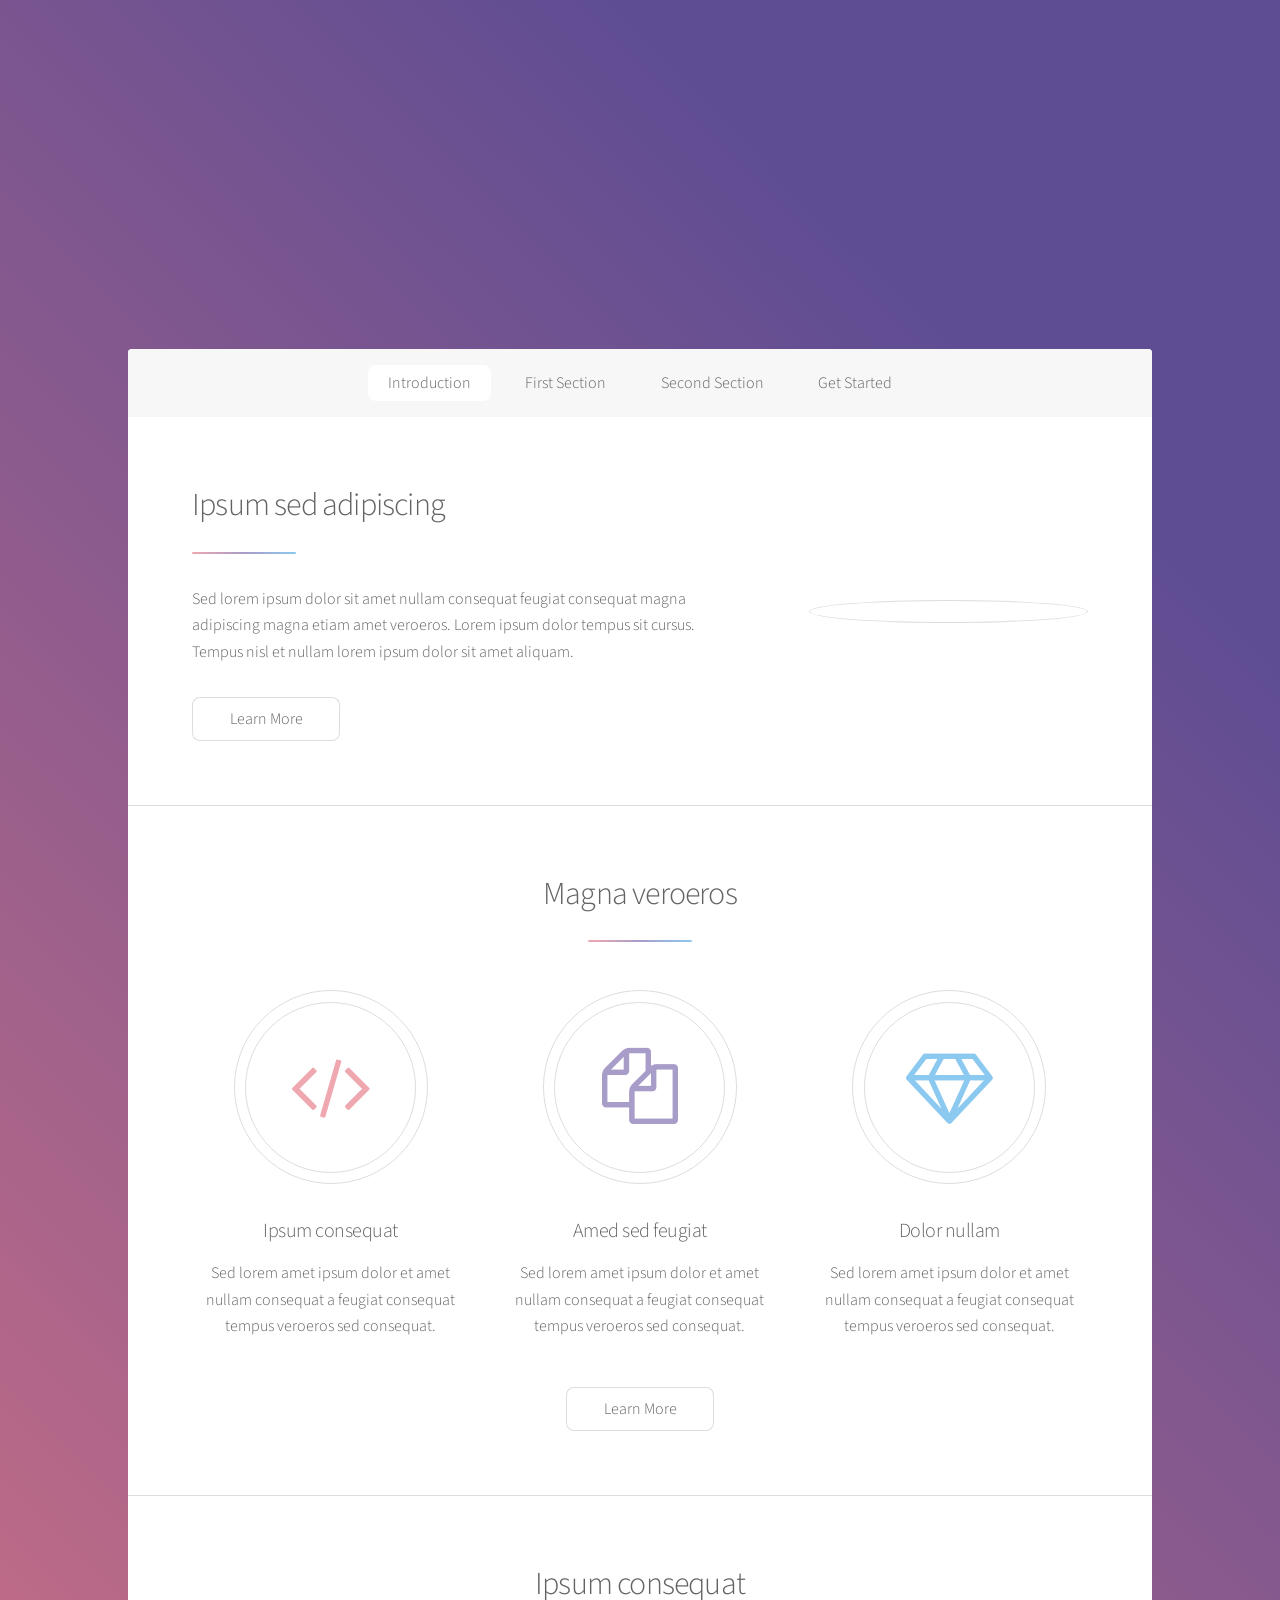
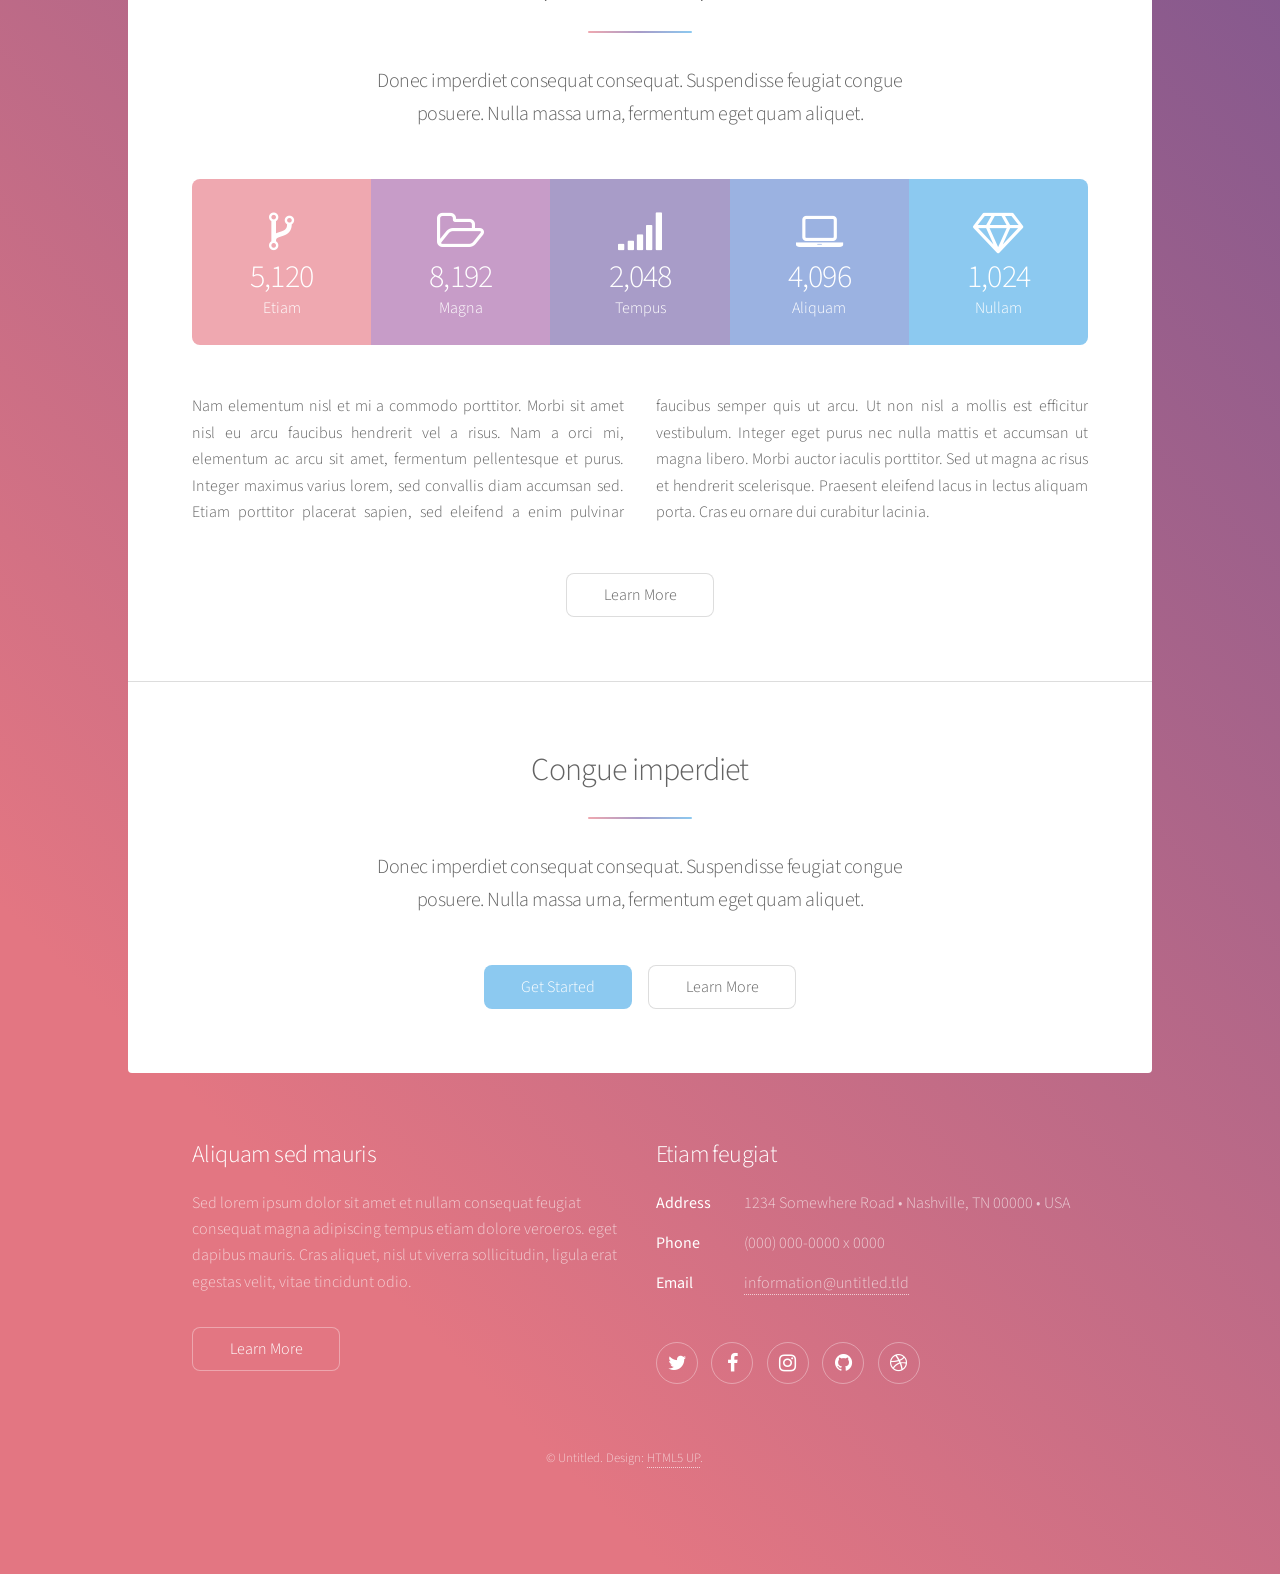
==== index.html @ 7976829e "Hello" ====
<!DOCTYPE HTML>
<!--
	Stellar by HTML5 UP
	html5up.net | @ajlkn
	Free for personal and commercial use under the CCA 3.0 license (html5up.net/license)
-->
<html>
	<head>
		<title>Stellar by HTML5 UP</title>
		<meta charset="utf-8" />
		<meta name="viewport" content="width=device-width, initial-scale=1, user-scalable=no" />
		<link rel="stylesheet" href="assets/css/main.css" />
		<noscript><link rel="stylesheet" href="assets/css/noscript.css" /></noscript>
	</head>
	<body class="is-preload">

		<!-- Wrapper -->
			<div id="wrapper">

				<!-- Header -->
					<header id="header" class="alt">
						<span class="logo"><img src="images/logo.svg" alt="" /></span>
						<h1>Stellar</h1>
						<p>Just another free, fully responsive site template<br />
						built by <a href="https://twitter.com/ajlkn">@ajlkn</a> for <a href="https://html5up.net">HTML5 UP</a>.</p>
					</header>

				<!-- Nav -->
					<nav id="nav">
						<ul>
							<li><a href="#intro" class="active">Introduction</a></li>
							<li><a href="#first">First Section</a></li>
							<li><a href="#second">Second Section</a></li>
							<li><a href="#cta">Get Started</a></li>
						</ul>
					</nav>

				<!-- Main -->
					<div id="main">

						<!-- Introduction -->
							<section id="intro" class="main">
								<div class="spotlight">
									<div class="content">
										<header class="major">
											<h2>Ipsum sed adipiscing</h2>
										</header>
										<p>Sed lorem ipsum dolor sit amet nullam consequat feugiat consequat magna
										adipiscing magna etiam amet veroeros. Lorem ipsum dolor tempus sit cursus.
										Tempus nisl et nullam lorem ipsum dolor sit amet aliquam.</p>
										<ul class="actions">
											<li><a href="generic.html" class="button">Learn More</a></li>
										</ul>
									</div>
									<span class="image"><img src="images/pic01.jpg" alt="" /></span>
								</div>
							</section>

						<!-- First Section -->
							<section id="first" class="main special">
								<header class="major">
									<h2>Magna veroeros</h2>
								</header>
								<ul class="features">
									<li>
										<span class="icon major style1 fa-code"></span>
										<h3>Ipsum consequat</h3>
										<p>Sed lorem amet ipsum dolor et amet nullam consequat a feugiat consequat tempus veroeros sed consequat.</p>
									</li>
									<li>
										<span class="icon major style3 fa-copy"></span>
										<h3>Amed sed feugiat</h3>
										<p>Sed lorem amet ipsum dolor et amet nullam consequat a feugiat consequat tempus veroeros sed consequat.</p>
									</li>
									<li>
										<span class="icon major style5 fa-diamond"></span>
										<h3>Dolor nullam</h3>
										<p>Sed lorem amet ipsum dolor et amet nullam consequat a feugiat consequat tempus veroeros sed consequat.</p>
									</li>
								</ul>
								<footer class="major">
									<ul class="actions special">
										<li><a href="generic.html" class="button">Learn More</a></li>
									</ul>
								</footer>
							</section>

						<!-- Second Section -->
							<section id="second" class="main special">
								<header class="major">
									<h2>Ipsum consequat</h2>
									<p>Donec imperdiet consequat consequat. Suspendisse feugiat congue<br />
									posuere. Nulla massa urna, fermentum eget quam aliquet.</p>
								</header>
								<ul class="statistics">
									<li class="style1">
										<span class="icon fa-code-fork"></span>
										<strong>5,120</strong> Etiam
									</li>
									<li class="style2">
										<span class="icon fa-folder-open-o"></span>
										<strong>8,192</strong> Magna
									</li>
									<li class="style3">
										<span class="icon fa-signal"></span>
										<strong>2,048</strong> Tempus
									</li>
									<li class="style4">
										<span class="icon fa-laptop"></span>
										<strong>4,096</strong> Aliquam
									</li>
									<li class="style5">
										<span class="icon fa-diamond"></span>
										<strong>1,024</strong> Nullam
									</li>
								</ul>
								<p class="content">Nam elementum nisl et mi a commodo porttitor. Morbi sit amet nisl eu arcu faucibus hendrerit vel a risus. Nam a orci mi, elementum ac arcu sit amet, fermentum pellentesque et purus. Integer maximus varius lorem, sed convallis diam accumsan sed. Etiam porttitor placerat sapien, sed eleifend a enim pulvinar faucibus semper quis ut arcu. Ut non nisl a mollis est efficitur vestibulum. Integer eget purus nec nulla mattis et accumsan ut magna libero. Morbi auctor iaculis porttitor. Sed ut magna ac risus et hendrerit scelerisque. Praesent eleifend lacus in lectus aliquam porta. Cras eu ornare dui curabitur lacinia.</p>
								<footer class="major">
									<ul class="actions special">
										<li><a href="generic.html" class="button">Learn More</a></li>
									</ul>
								</footer>
							</section>

						<!-- Get Started -->
							<section id="cta" class="main special">
								<header class="major">
									<h2>Congue imperdiet</h2>
									<p>Donec imperdiet consequat consequat. Suspendisse feugiat congue<br />
									posuere. Nulla massa urna, fermentum eget quam aliquet.</p>
								</header>
								<footer class="major">
									<ul class="actions special">
										<li><a href="generic.html" class="button primary">Get Started</a></li>
										<li><a href="generic.html" class="button">Learn More</a></li>
									</ul>
								</footer>
							</section>

					</div>

				<!-- Footer -->
					<footer id="footer">
						<section>
							<h2>Aliquam sed mauris</h2>
							<p>Sed lorem ipsum dolor sit amet et nullam consequat feugiat consequat magna adipiscing tempus etiam dolore veroeros. eget dapibus mauris. Cras aliquet, nisl ut viverra sollicitudin, ligula erat egestas velit, vitae tincidunt odio.</p>
							<ul class="actions">
								<li><a href="generic.html" class="button">Learn More</a></li>
							</ul>
						</section>
						<section>
							<h2>Etiam feugiat</h2>
							<dl class="alt">
								<dt>Address</dt>
								<dd>1234 Somewhere Road &bull; Nashville, TN 00000 &bull; USA</dd>
								<dt>Phone</dt>
								<dd>(000) 000-0000 x 0000</dd>
								<dt>Email</dt>
								<dd><a href="#">information@untitled.tld</a></dd>
							</dl>
							<ul class="icons">
								<li><a href="#" class="icon fa-twitter alt"><span class="label">Twitter</span></a></li>
								<li><a href="#" class="icon fa-facebook alt"><span class="label">Facebook</span></a></li>
								<li><a href="#" class="icon fa-instagram alt"><span class="label">Instagram</span></a></li>
								<li><a href="#" class="icon fa-github alt"><span class="label">GitHub</span></a></li>
								<li><a href="#" class="icon fa-dribbble alt"><span class="label">Dribbble</span></a></li>
							</ul>
						</section>
						<p class="copyright">&copy; Untitled. Design: <a href="https://html5up.net">HTML5 UP</a>.</p>
					</footer>

			</div>

		<!-- Scripts -->
			<script src="assets/js/jquery.min.js"></script>
			<script src="assets/js/jquery.scrollex.min.js"></script>
			<script src="assets/js/jquery.scrolly.min.js"></script>
			<script src="assets/js/browser.min.js"></script>
			<script src="assets/js/breakpoints.min.js"></script>
			<script src="assets/js/util.js"></script>
			<script src="assets/js/main.js"></script>

	</body>
</html>
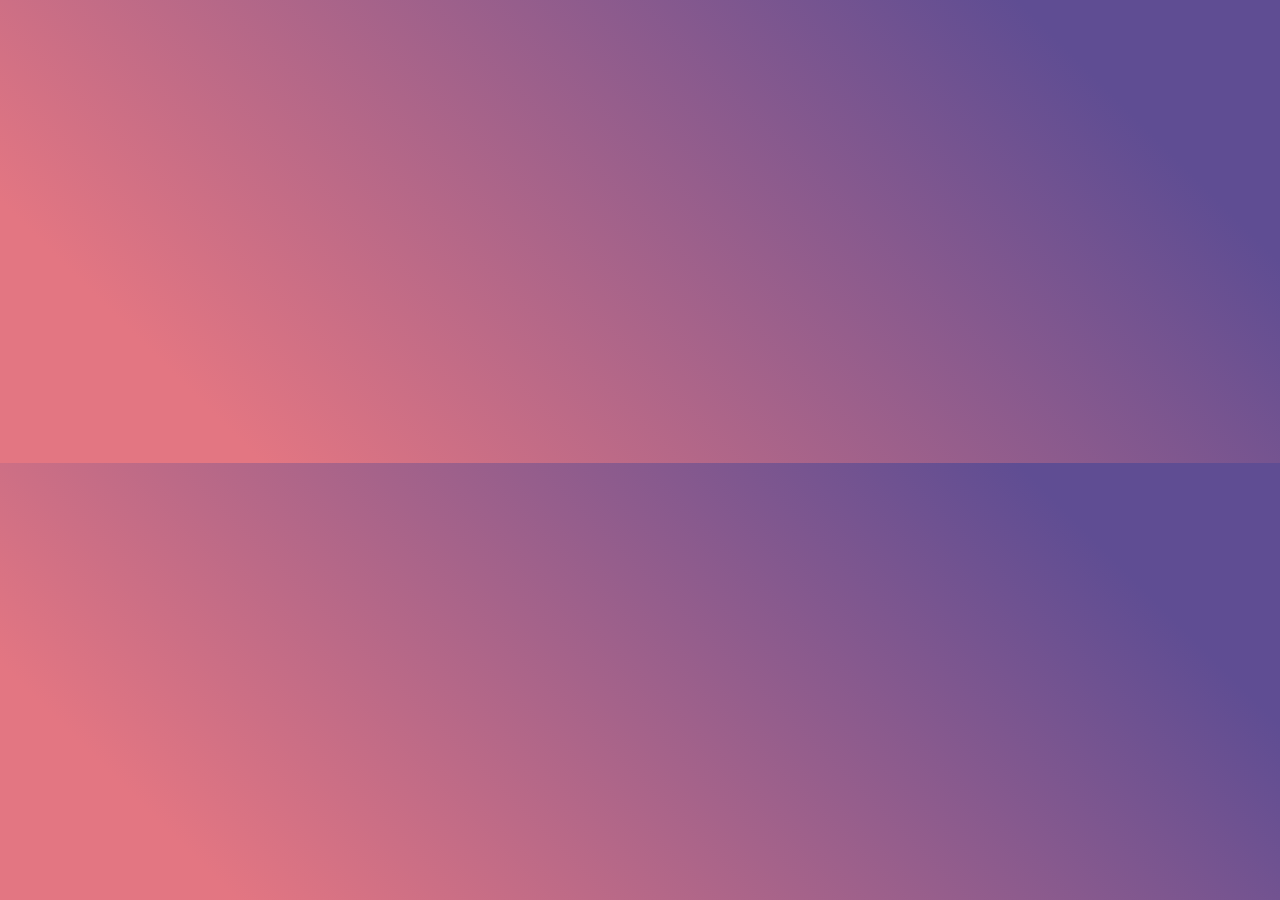
==== commit 45205760: "fix index.html" ====
--- a/index.html
+++ b/index.html
@@ -6,172 +6,29 @@
 -->
 <html>
 	<head>
-		<title>Stellar by HTML5 UP</title>
+		<title>ゆういちのポートフォリオ</title>
 		<meta charset="utf-8" />
 		<meta name="viewport" content="width=device-width, initial-scale=1, user-scalable=no" />
 		<link rel="stylesheet" href="assets/css/main.css" />
 		<noscript><link rel="stylesheet" href="assets/css/noscript.css" /></noscript>
 	</head>
 	<body class="is-preload">
-
-		<!-- Wrapper -->
 			<div id="wrapper">
-
-				<!-- Header -->
 					<header id="header" class="alt">
-						<span class="logo"><img src="images/logo.svg" alt="" /></span>
-						<h1>Stellar</h1>
-						<p>Just another free, fully responsive site template<br />
-						built by <a href="https://twitter.com/ajlkn">@ajlkn</a> for <a href="https://html5up.net">HTML5 UP</a>.</p>
+						<section>
+              <span class="logo"><img src="images/logo.svg" alt="" /></span>
+              <h1>Stellar</h1>
+              <p>Just another free, fully responsive site template<br />
+							<ul class="icons">
+								<li><a href="https://twitter.com/yuichisat0" class="icon fa-twitter alt"><span class="label">Twitter</span></a></li>
+								<li><a href="https://www.facebook.com/yuichi.co" class="icon fa-facebook alt"><span class="label">Facebook</span></a></li>
+								<li><a href="https://www.instagram.com/yuichisat0" class="icon fa-instagram alt"><span class="label">Instagram</span></a></li>
+								<li><a href="https://github.com/" class="icon fa-github alt"><span class="label">GitHub</span></a></li>
+							</ul>
+              <p class="copyright">&copy; Untitled. Design: <a href="https://html5up.net">HTML5 UP</a>.</p>
+						</section>
 					</header>
-
-				<!-- Nav -->
-					<nav id="nav">
-						<ul>
-							<li><a href="#intro" class="active">Introduction</a></li>
-							<li><a href="#first">First Section</a></li>
-							<li><a href="#second">Second Section</a></li>
-							<li><a href="#cta">Get Started</a></li>
-						</ul>
-					</nav>
-
-				<!-- Main -->
-					<div id="main">
-
-						<!-- Introduction -->
-							<section id="intro" class="main">
-								<div class="spotlight">
-									<div class="content">
-										<header class="major">
-											<h2>Ipsum sed adipiscing</h2>
-										</header>
-										<p>Sed lorem ipsum dolor sit amet nullam consequat feugiat consequat magna
-										adipiscing magna etiam amet veroeros. Lorem ipsum dolor tempus sit cursus.
-										Tempus nisl et nullam lorem ipsum dolor sit amet aliquam.</p>
-										<ul class="actions">
-											<li><a href="generic.html" class="button">Learn More</a></li>
-										</ul>
-									</div>
-									<span class="image"><img src="images/pic01.jpg" alt="" /></span>
-								</div>
-							</section>
-
-						<!-- First Section -->
-							<section id="first" class="main special">
-								<header class="major">
-									<h2>Magna veroeros</h2>
-								</header>
-								<ul class="features">
-									<li>
-										<span class="icon major style1 fa-code"></span>
-										<h3>Ipsum consequat</h3>
-										<p>Sed lorem amet ipsum dolor et amet nullam consequat a feugiat consequat tempus veroeros sed consequat.</p>
-									</li>
-									<li>
-										<span class="icon major style3 fa-copy"></span>
-										<h3>Amed sed feugiat</h3>
-										<p>Sed lorem amet ipsum dolor et amet nullam consequat a feugiat consequat tempus veroeros sed consequat.</p>
-									</li>
-									<li>
-										<span class="icon major style5 fa-diamond"></span>
-										<h3>Dolor nullam</h3>
-										<p>Sed lorem amet ipsum dolor et amet nullam consequat a feugiat consequat tempus veroeros sed consequat.</p>
-									</li>
-								</ul>
-								<footer class="major">
-									<ul class="actions special">
-										<li><a href="generic.html" class="button">Learn More</a></li>
-									</ul>
-								</footer>
-							</section>
-
-						<!-- Second Section -->
-							<section id="second" class="main special">
-								<header class="major">
-									<h2>Ipsum consequat</h2>
-									<p>Donec imperdiet consequat consequat. Suspendisse feugiat congue<br />
-									posuere. Nulla massa urna, fermentum eget quam aliquet.</p>
-								</header>
-								<ul class="statistics">
-									<li class="style1">
-										<span class="icon fa-code-fork"></span>
-										<strong>5,120</strong> Etiam
-									</li>
-									<li class="style2">
-										<span class="icon fa-folder-open-o"></span>
-										<strong>8,192</strong> Magna
-									</li>
-									<li class="style3">
-										<span class="icon fa-signal"></span>
-										<strong>2,048</strong> Tempus
-									</li>
-									<li class="style4">
-										<span class="icon fa-laptop"></span>
-										<strong>4,096</strong> Aliquam
-									</li>
-									<li class="style5">
-										<span class="icon fa-diamond"></span>
-										<strong>1,024</strong> Nullam
-									</li>
-								</ul>
-								<p class="content">Nam elementum nisl et mi a commodo porttitor. Morbi sit amet nisl eu arcu faucibus hendrerit vel a risus. Nam a orci mi, elementum ac arcu sit amet, fermentum pellentesque et purus. Integer maximus varius lorem, sed convallis diam accumsan sed. Etiam porttitor placerat sapien, sed eleifend a enim pulvinar faucibus semper quis ut arcu. Ut non nisl a mollis est efficitur vestibulum. Integer eget purus nec nulla mattis et accumsan ut magna libero. Morbi auctor iaculis porttitor. Sed ut magna ac risus et hendrerit scelerisque. Praesent eleifend lacus in lectus aliquam porta. Cras eu ornare dui curabitur lacinia.</p>
-								<footer class="major">
-									<ul class="actions special">
-										<li><a href="generic.html" class="button">Learn More</a></li>
-									</ul>
-								</footer>
-							</section>
-
-						<!-- Get Started -->
-							<section id="cta" class="main special">
-								<header class="major">
-									<h2>Congue imperdiet</h2>
-									<p>Donec imperdiet consequat consequat. Suspendisse feugiat congue<br />
-									posuere. Nulla massa urna, fermentum eget quam aliquet.</p>
-								</header>
-								<footer class="major">
-									<ul class="actions special">
-										<li><a href="generic.html" class="button primary">Get Started</a></li>
-										<li><a href="generic.html" class="button">Learn More</a></li>
-									</ul>
-								</footer>
-							</section>
-
-					</div>
-
-				<!-- Footer -->
-					<footer id="footer">
-						<section>
-							<h2>Aliquam sed mauris</h2>
-							<p>Sed lorem ipsum dolor sit amet et nullam consequat feugiat consequat magna adipiscing tempus etiam dolore veroeros. eget dapibus mauris. Cras aliquet, nisl ut viverra sollicitudin, ligula erat egestas velit, vitae tincidunt odio.</p>
-							<ul class="actions">
-								<li><a href="generic.html" class="button">Learn More</a></li>
-							</ul>
-						</section>
-						<section>
-							<h2>Etiam feugiat</h2>
-							<dl class="alt">
-								<dt>Address</dt>
-								<dd>1234 Somewhere Road &bull; Nashville, TN 00000 &bull; USA</dd>
-								<dt>Phone</dt>
-								<dd>(000) 000-0000 x 0000</dd>
-								<dt>Email</dt>
-								<dd><a href="#">information@untitled.tld</a></dd>
-							</dl>
-							<ul class="icons">
-								<li><a href="#" class="icon fa-twitter alt"><span class="label">Twitter</span></a></li>
-								<li><a href="#" class="icon fa-facebook alt"><span class="label">Facebook</span></a></li>
-								<li><a href="#" class="icon fa-instagram alt"><span class="label">Instagram</span></a></li>
-								<li><a href="#" class="icon fa-github alt"><span class="label">GitHub</span></a></li>
-								<li><a href="#" class="icon fa-dribbble alt"><span class="label">Dribbble</span></a></li>
-							</ul>
-						</section>
-						<p class="copyright">&copy; Untitled. Design: <a href="https://html5up.net">HTML5 UP</a>.</p>
-					</footer>
-
 			</div>
-
-		<!-- Scripts -->
 			<script src="assets/js/jquery.min.js"></script>
 			<script src="assets/js/jquery.scrollex.min.js"></script>
 			<script src="assets/js/jquery.scrolly.min.js"></script>
@@ -179,6 +36,5 @@
 			<script src="assets/js/breakpoints.min.js"></script>
 			<script src="assets/js/util.js"></script>
 			<script src="assets/js/main.js"></script>
-
 	</body>
-</html>+</html>
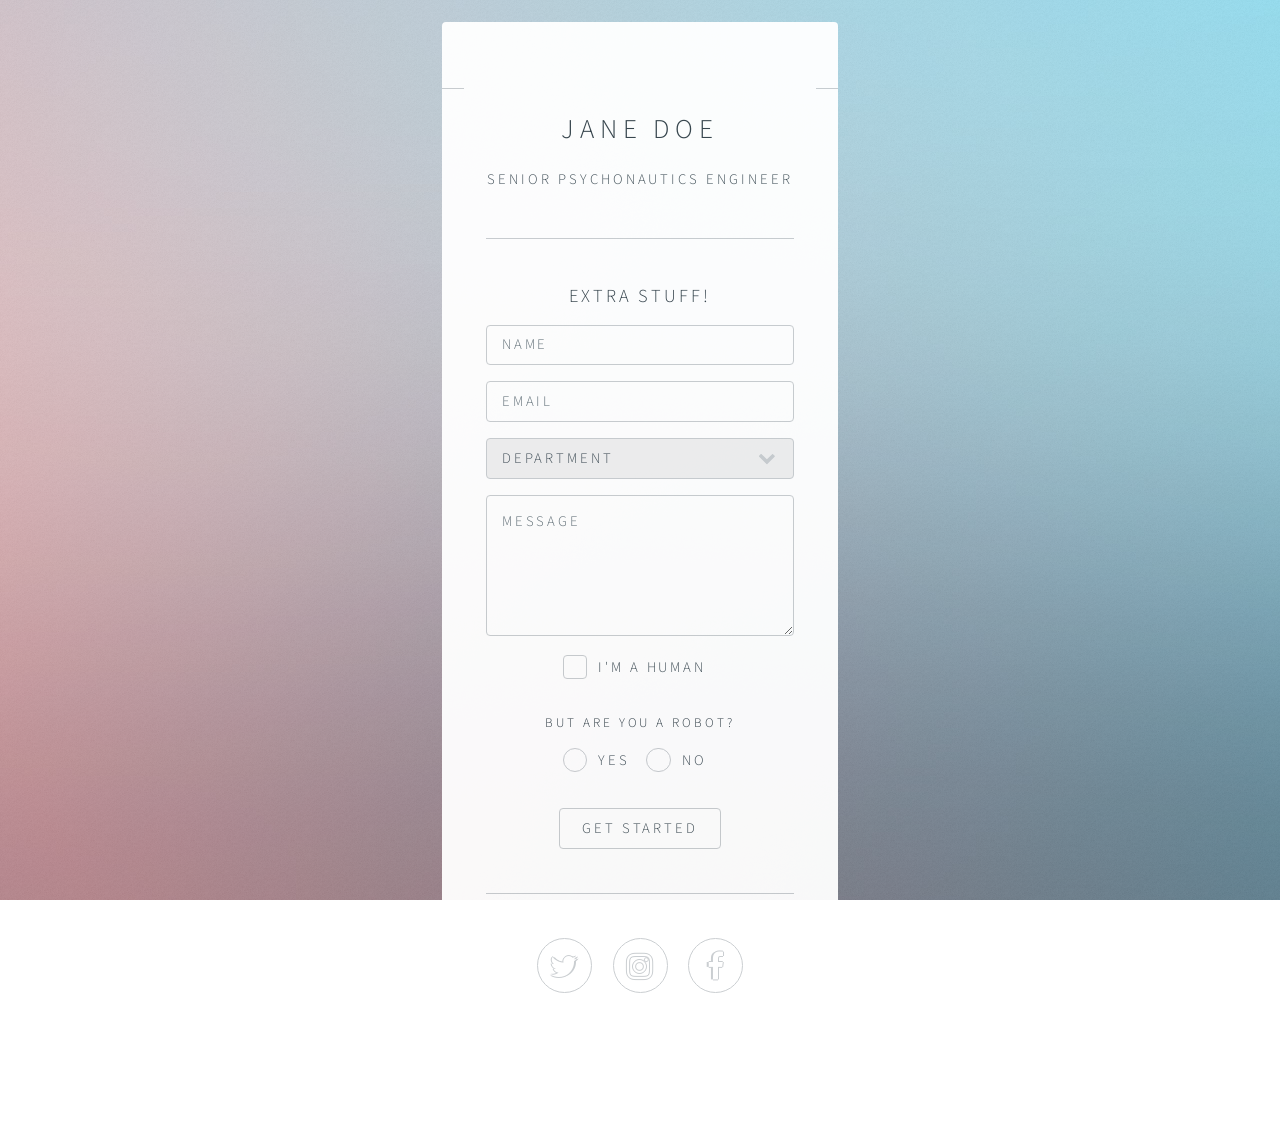
==== commit 0d6af252: "first commit" ====
--- a/index.html
+++ b/index.html
@@ -1,6 +1,6 @@
 <!DOCTYPE HTML>
 <!--
-	Stellar by HTML5 UP
+	Identity by HTML5 UP
 	html5up.net | @ajlkn
 	Free for personal and commercial use under the CCA 3.0 license (html5up.net/license)
 -->
@@ -14,27 +14,66 @@
 	</head>
 	<body class="is-preload">
 			<div id="wrapper">
-					<header id="header" class="alt">
-						<section>
-              <span class="logo"><img src="images/logo.svg" alt="" /></span>
-              <h1>Stellar</h1>
-              <p>Just another free, fully responsive site template<br />
+					<section id="main">
+						<header>
+							<span class="avatar"><img src="images/avatar.jpg" alt="" /></span>
+							<h1>Jane Doe</h1>
+							<p>Senior Psychonautics Engineer</p>
+						</header>
+						<hr />
+						<h2>Extra Stuff!</h2>
+						<form method="post" action="#">
+							<div class="fields">
+								<div class="field">
+									<input type="text" name="name" id="name" placeholder="Name" />
+								</div>
+								<div class="field">
+									<input type="email" name="email" id="email" placeholder="Email" />
+								</div>
+								<div class="field">
+									<select name="department" id="department">
+										<option value="">Department</option>
+										<option value="sales">Sales</option>
+										<option value="tech">Tech Support</option>
+										<option value="null">/dev/null</option>
+									</select>
+								</div>
+								<div class="field">
+									<textarea name="message" id="message" placeholder="Message" rows="4"></textarea>
+								</div>
+								<div class="field">
+									<input type="checkbox" id="human" name="human" /><label for="human">I'm a human</label>
+								</div>
+								<div class="field">
+									<label>But are you a robot?</label>
+									<input type="radio" id="robot_yes" name="robot" /><label for="robot_yes">Yes</label>
+									<input type="radio" id="robot_no" name="robot" /><label for="robot_no">No</label>
+								</div>
+							</div>
+							<ul class="actions special">
+								<li><a href="#" class="button">Get Started</a></li>
+							</ul>
+						</form>
+						<hr />
+						<footer>
 							<ul class="icons">
-								<li><a href="https://twitter.com/yuichisat0" class="icon fa-twitter alt"><span class="label">Twitter</span></a></li>
-								<li><a href="https://www.facebook.com/yuichi.co" class="icon fa-facebook alt"><span class="label">Facebook</span></a></li>
-								<li><a href="https://www.instagram.com/yuichisat0" class="icon fa-instagram alt"><span class="label">Instagram</span></a></li>
-								<li><a href="https://github.com/" class="icon fa-github alt"><span class="label">GitHub</span></a></li>
+								<li><a href="#" class="fa-twitter">Twitter</a></li>
+								<li><a href="#" class="fa-instagram">Instagram</a></li>
+								<li><a href="#" class="fa-facebook">Facebook</a></li>
 							</ul>
-              <p class="copyright">&copy; Untitled. Design: <a href="https://html5up.net">HTML5 UP</a>.</p>
-						</section>
-					</header>
+						</footer>
+					</section>
+					<footer id="footer">
+						<ul class="copyright">
+							<li>&copy; Jane Doe</li><li>Design: <a href="http://html5up.net">HTML5 UP</a></li>
+						</ul>
+					</footer>
 			</div>
-			<script src="assets/js/jquery.min.js"></script>
-			<script src="assets/js/jquery.scrollex.min.js"></script>
-			<script src="assets/js/jquery.scrolly.min.js"></script>
-			<script src="assets/js/browser.min.js"></script>
-			<script src="assets/js/breakpoints.min.js"></script>
-			<script src="assets/js/util.js"></script>
-			<script src="assets/js/main.js"></script>
+			<script>
+				if ('addEventListener' in window) {
+					window.addEventListener('load', function() { document.body.className = document.body.className.replace(/\bis-preload\b/, ''); });
+					document.body.className += (navigator.userAgent.match(/(MSIE|rv:11\.0)/) ? ' is-ie' : '');
+				}
+			</script>
 	</body>
 </html>
--- a/assets/css/noscript.css
+++ b/assets/css/noscript.css
@@ -0,0 +1,21 @@
+/*
+	Identity by HTML5 UP
+	html5up.net | @ajlkn
+	Free for personal and commercial use under the CCA 3.0 license (html5up.net/license)
+*/
+
+/* Basic */
+
+	body:after {
+		display: none;
+	}
+
+/* Main */
+
+	#main {
+		-moz-transform: none !important;
+		-webkit-transform: none !important;
+		-ms-transform: none !important;
+		transform: none !important;
+		opacity: 1 !important;
+	}
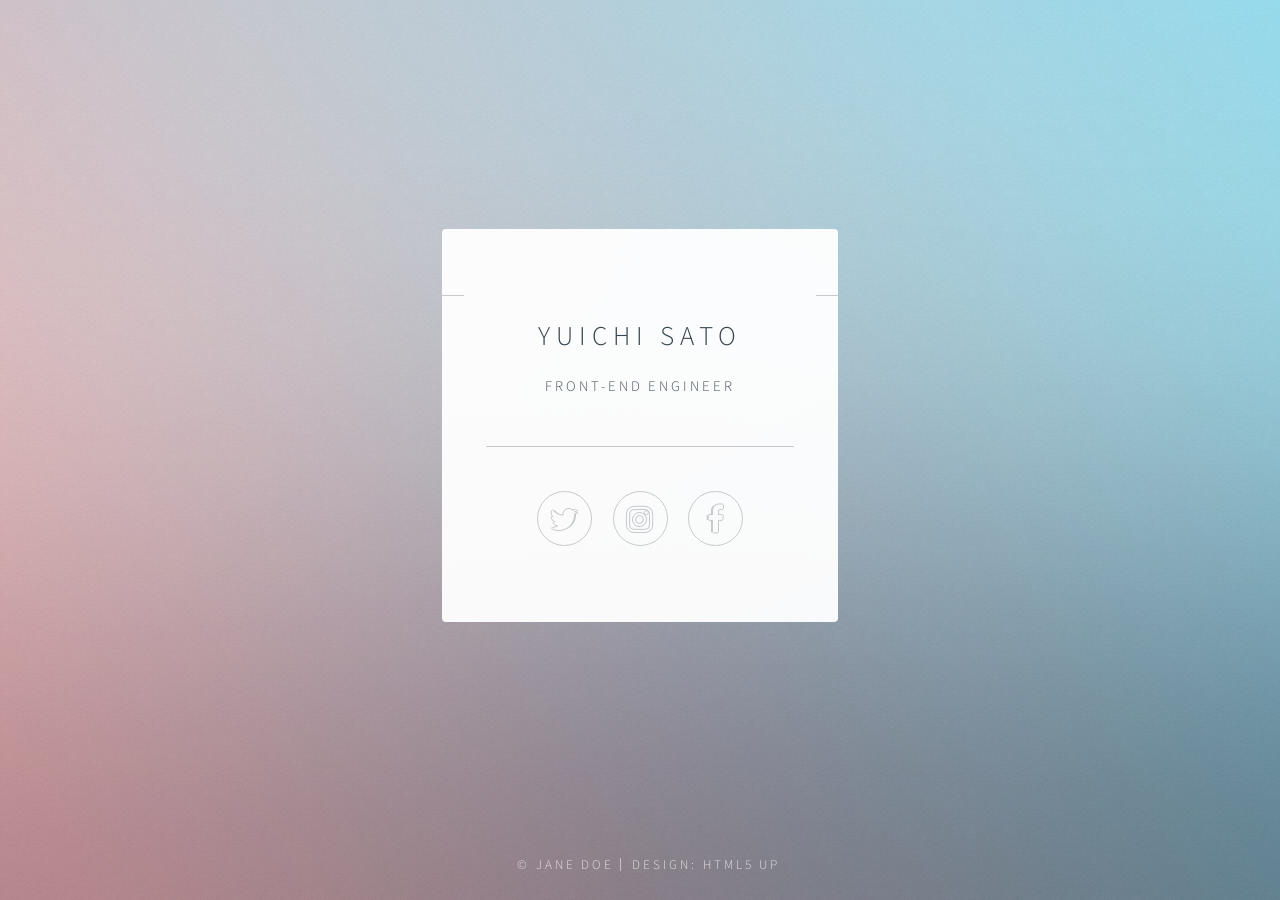
==== commit 2ff525ce: "Fix: index.html" ====
--- a/index.html
+++ b/index.html
@@ -17,43 +17,9 @@
 					<section id="main">
 						<header>
 							<span class="avatar"><img src="images/avatar.jpg" alt="" /></span>
-							<h1>Jane Doe</h1>
-							<p>Senior Psychonautics Engineer</p>
+							<h1>Yuichi Sato</h1>
+							<p>Front-end Engineer</p>
 						</header>
-						<hr />
-						<h2>Extra Stuff!</h2>
-						<form method="post" action="#">
-							<div class="fields">
-								<div class="field">
-									<input type="text" name="name" id="name" placeholder="Name" />
-								</div>
-								<div class="field">
-									<input type="email" name="email" id="email" placeholder="Email" />
-								</div>
-								<div class="field">
-									<select name="department" id="department">
-										<option value="">Department</option>
-										<option value="sales">Sales</option>
-										<option value="tech">Tech Support</option>
-										<option value="null">/dev/null</option>
-									</select>
-								</div>
-								<div class="field">
-									<textarea name="message" id="message" placeholder="Message" rows="4"></textarea>
-								</div>
-								<div class="field">
-									<input type="checkbox" id="human" name="human" /><label for="human">I'm a human</label>
-								</div>
-								<div class="field">
-									<label>But are you a robot?</label>
-									<input type="radio" id="robot_yes" name="robot" /><label for="robot_yes">Yes</label>
-									<input type="radio" id="robot_no" name="robot" /><label for="robot_no">No</label>
-								</div>
-							</div>
-							<ul class="actions special">
-								<li><a href="#" class="button">Get Started</a></li>
-							</ul>
-						</form>
 						<hr />
 						<footer>
 							<ul class="icons">
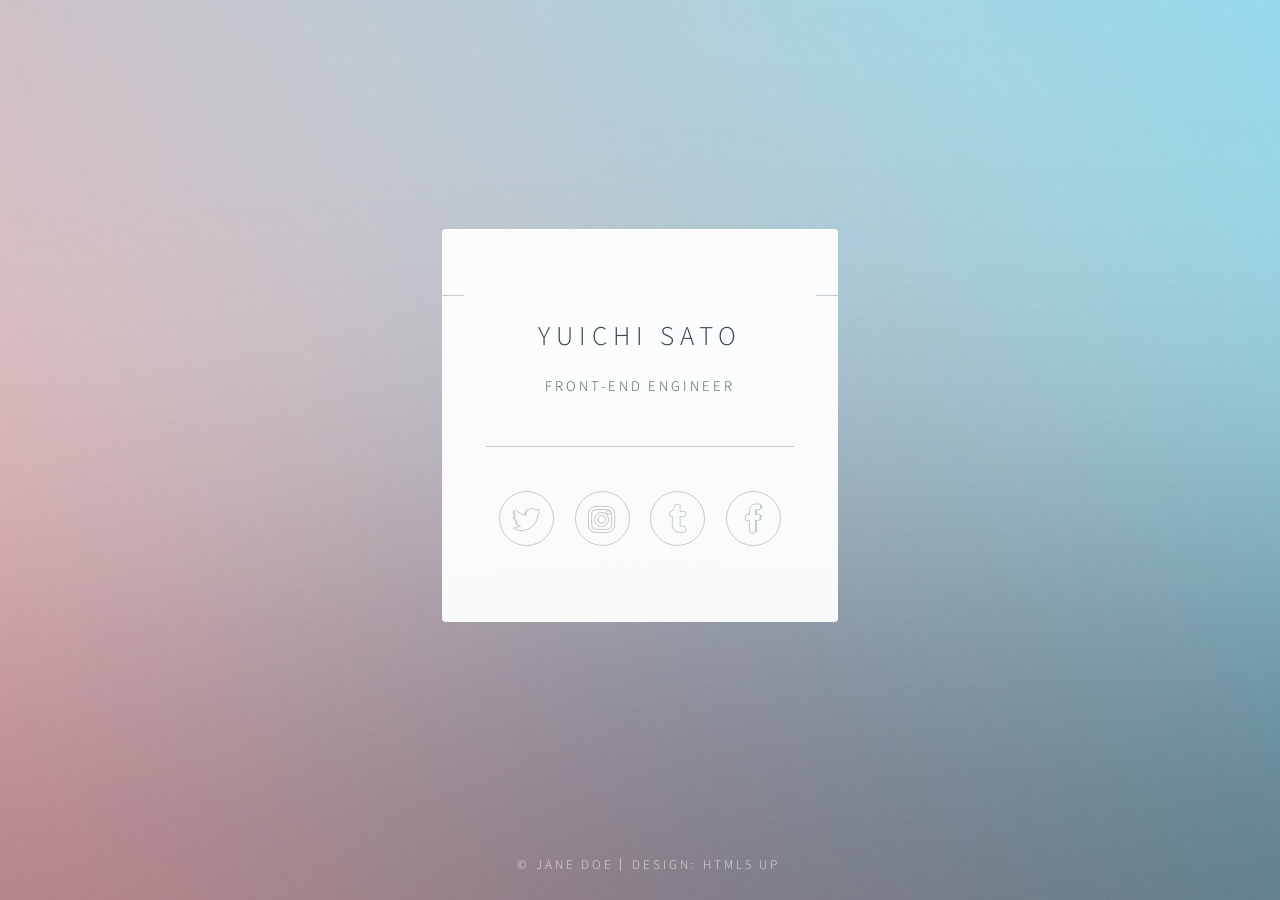
==== commit ec337e2c: "Fix: SNS link" ====
--- a/index.html
+++ b/index.html
@@ -23,9 +23,10 @@
 						<hr />
 						<footer>
 							<ul class="icons">
-								<li><a href="#" class="fa-twitter">Twitter</a></li>
-								<li><a href="#" class="fa-instagram">Instagram</a></li>
-								<li><a href="#" class="fa-facebook">Facebook</a></li>
+								<li><a href="https://twitter.com/yuichisat0" target="_blank" class="fa-twitter">Twitter</a></li>
+								<li><a href="https://www.instagram.com/yuichisat0" target="_blank" class="fa-instagram">Instagram</a></li>
+								<li><a href="https://yuichisato.tumblr.com" target="_blank" class="fa-tumblr">Tumblr</a></li>
+								<li><a href="https://www.facebook.com/yuichi.co" target="_blank" class="fa-facebook">Facebook</a></li>
 							</ul>
 						</footer>
 					</section>
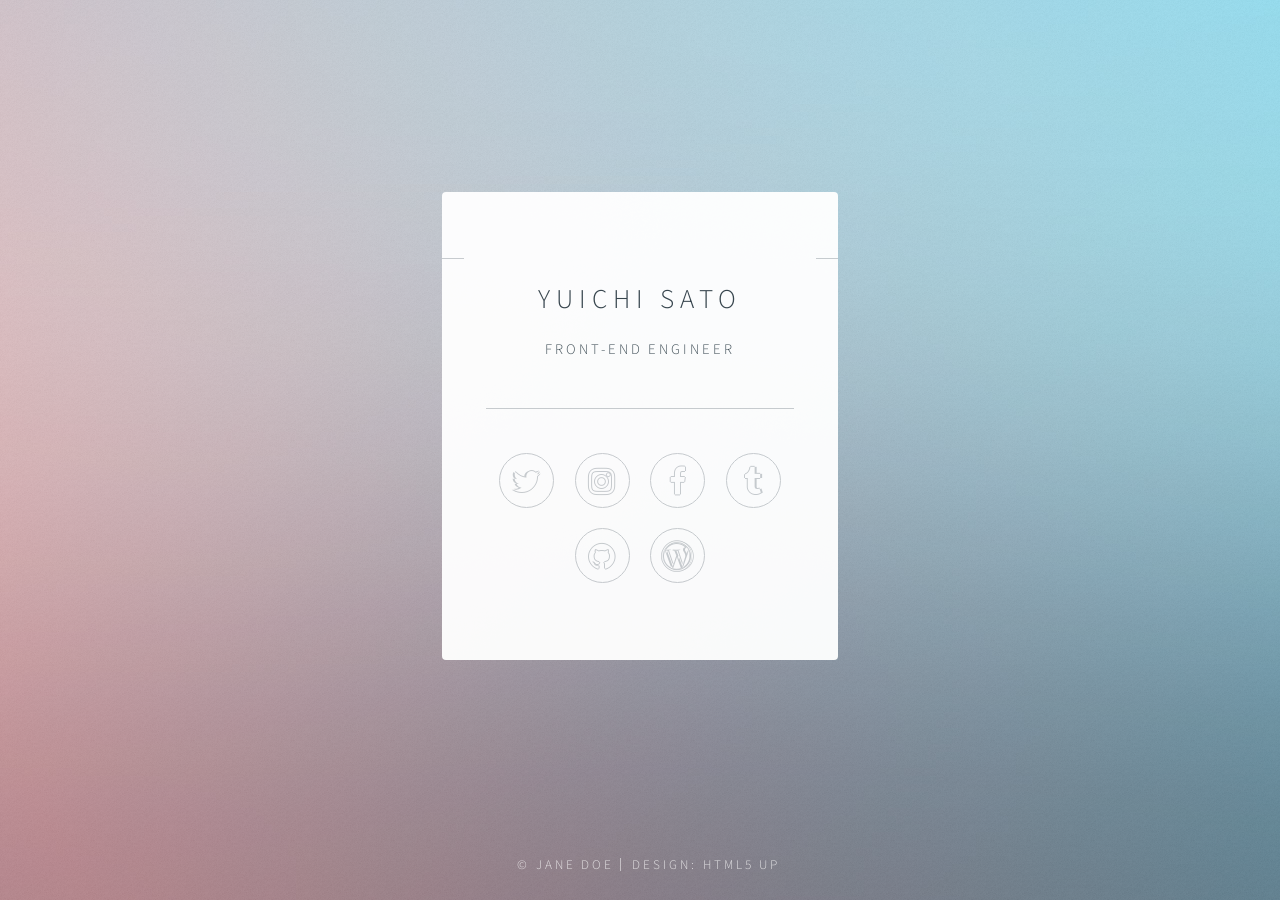
==== commit 9ef2c0c7: "Add Github, Tumblr link of index.html" ====
--- a/index.html
+++ b/index.html
@@ -23,10 +23,12 @@
 						<hr />
 						<footer>
 							<ul class="icons">
-								<li><a href="https://twitter.com/yuichisat0" target="_blank" class="fa-twitter">Twitter</a></li>
-								<li><a href="https://www.instagram.com/yuichisat0" target="_blank" class="fa-instagram">Instagram</a></li>
-								<li><a href="https://yuichisato.tumblr.com" target="_blank" class="fa-tumblr">Tumblr</a></li>
-								<li><a href="https://www.facebook.com/yuichi.co" target="_blank" class="fa-facebook">Facebook</a></li>
+								<li><a href="https://twitter.com/yuichisat0" target="_blank" rel="nofollow noopener noreferrer" class="fa-twitter">Twitter</a></li>
+								<li><a href="https://www.instagram.com/yuichisat0" target="_blank" rel="nofollow noopener noreferrer" class="fa-instagram">Instagram</a></li>
+								<li><a href="https://www.facebook.com/yuichi.co" target="_blank"rel="nofollow noopener noreferrer" class="fa-facebook">Facebook</a></li>
+								<li><a href="https://yuichisato.tumblr.com" target="_blank" rel="nofollow noopener noreferrer" class="fa-tumblr">Tumblr</a></li>
+								<li><a href="https://github.com/yuichisat0/yuichi" target="_blank" rel="nofollow noopener noreferrer" class="fa-github">Github</a></li>
+								<li><a href="https://yuichi.co" target="_blank" class="fa-wordpress">Blog</a></li>
 							</ul>
 						</footer>
 					</section>
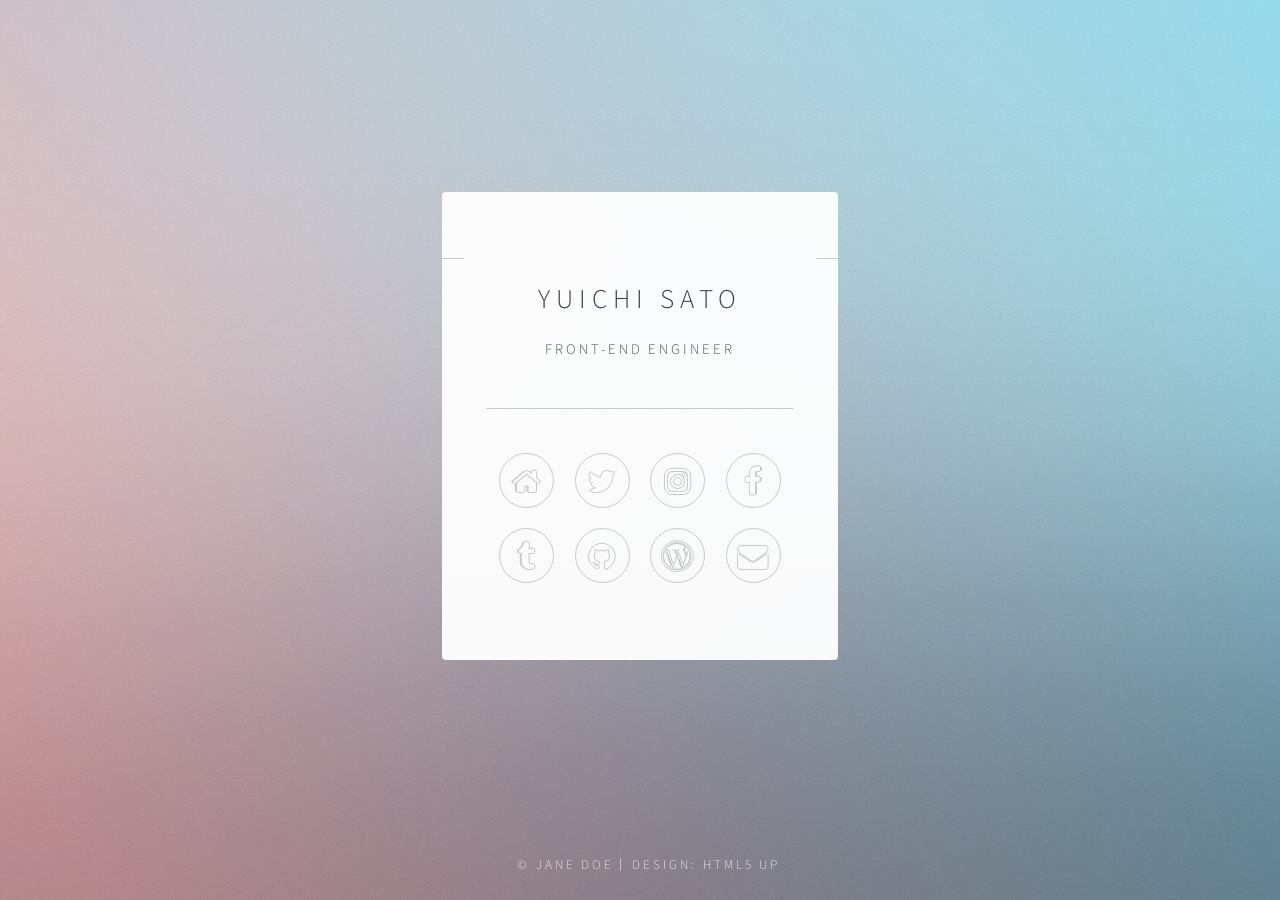
==== commit 36f176a3: "Add home and envelope of index.html" ====
--- a/index.html
+++ b/index.html
@@ -23,18 +23,20 @@
 						<hr />
 						<footer>
 							<ul class="icons">
+								<li><a href="https://yuichi.netlify.com" target="_blank" class="fa-home">Home</a></li>
 								<li><a href="https://twitter.com/yuichisat0" target="_blank" rel="nofollow noopener noreferrer" class="fa-twitter">Twitter</a></li>
 								<li><a href="https://www.instagram.com/yuichisat0" target="_blank" rel="nofollow noopener noreferrer" class="fa-instagram">Instagram</a></li>
 								<li><a href="https://www.facebook.com/yuichi.co" target="_blank"rel="nofollow noopener noreferrer" class="fa-facebook">Facebook</a></li>
 								<li><a href="https://yuichisato.tumblr.com" target="_blank" rel="nofollow noopener noreferrer" class="fa-tumblr">Tumblr</a></li>
 								<li><a href="https://github.com/yuichisat0/yuichi" target="_blank" rel="nofollow noopener noreferrer" class="fa-github">Github</a></li>
 								<li><a href="https://yuichi.co" target="_blank" class="fa-wordpress">Blog</a></li>
+								<li><a href="https://yuichi.co/inquiry/" target="_blank" class="fa-envelope">Inquiry</a></li>
 							</ul>
 						</footer>
 					</section>
 					<footer id="footer">
 						<ul class="copyright">
-							<li>&copy; Jane Doe</li><li>Design: <a href="http://html5up.net">HTML5 UP</a></li>
+							<li>&copy; Jane Doe</li><li>Design: <a href="http://html5up.net" target="_blank">HTML5 UP</a></li>
 						</ul>
 					</footer>
 			</div>
